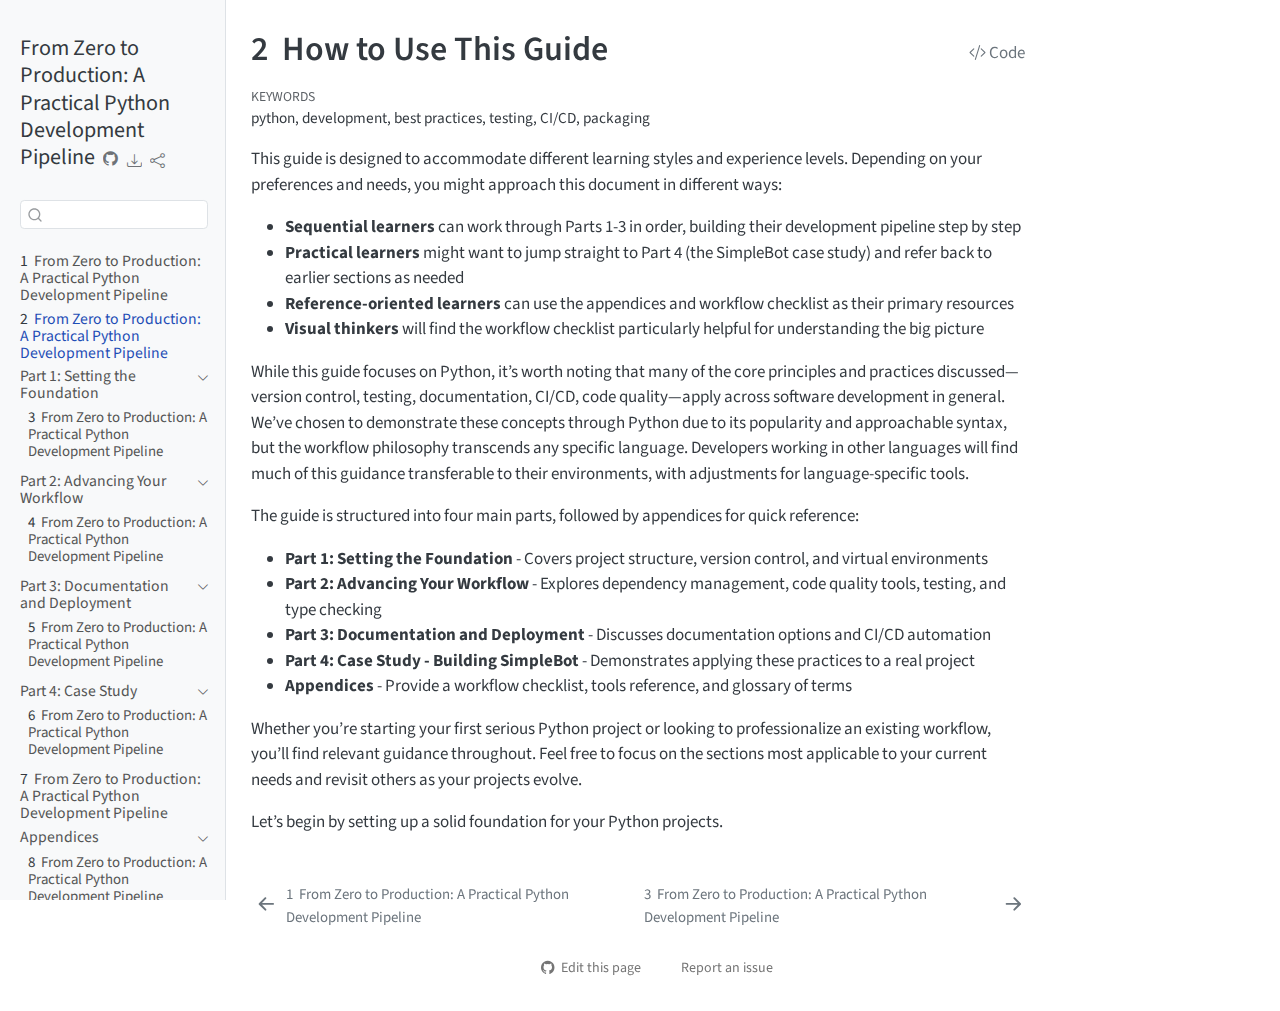
==== preface.html @ 0e943979 "Built site for gh-pages" ====
<!DOCTYPE html>
<html xmlns="http://www.w3.org/1999/xhtml" lang="en" xml:lang="en"><head>

<meta charset="utf-8">
<meta name="generator" content="quarto-1.6.42">

<meta name="viewport" content="width=device-width, initial-scale=1.0, user-scalable=yes">

<meta name="keywords" content="python, development, best practices, testing, CI/CD, packaging">
<meta name="description" content="A comprehensive guide to Python development practices, tools, and workflows">

<title>2&nbsp; How to Use This Guide – From Zero to Production: A Practical Python Development Pipeline</title>
<style>
code{white-space: pre-wrap;}
span.smallcaps{font-variant: small-caps;}
div.columns{display: flex; gap: min(4vw, 1.5em);}
div.column{flex: auto; overflow-x: auto;}
div.hanging-indent{margin-left: 1.5em; text-indent: -1.5em;}
ul.task-list{list-style: none;}
ul.task-list li input[type="checkbox"] {
  width: 0.8em;
  margin: 0 0.8em 0.2em -1em; /* quarto-specific, see https://github.com/quarto-dev/quarto-cli/issues/4556 */ 
  vertical-align: middle;
}
/* CSS for syntax highlighting */
pre > code.sourceCode { white-space: pre; position: relative; }
pre > code.sourceCode > span { line-height: 1.25; }
pre > code.sourceCode > span:empty { height: 1.2em; }
.sourceCode { overflow: visible; }
code.sourceCode > span { color: inherit; text-decoration: inherit; }
div.sourceCode { margin: 1em 0; }
pre.sourceCode { margin: 0; }
@media screen {
div.sourceCode { overflow: auto; }
}
@media print {
pre > code.sourceCode { white-space: pre-wrap; }
pre > code.sourceCode > span { display: inline-block; text-indent: -5em; padding-left: 5em; }
}
pre.numberSource code
  { counter-reset: source-line 0; }
pre.numberSource code > span
  { position: relative; left: -4em; counter-increment: source-line; }
pre.numberSource code > span > a:first-child::before
  { content: counter(source-line);
    position: relative; left: -1em; text-align: right; vertical-align: baseline;
    border: none; display: inline-block;
    -webkit-touch-callout: none; -webkit-user-select: none;
    -khtml-user-select: none; -moz-user-select: none;
    -ms-user-select: none; user-select: none;
    padding: 0 4px; width: 4em;
  }
pre.numberSource { margin-left: 3em;  padding-left: 4px; }
div.sourceCode
  {   }
@media screen {
pre > code.sourceCode > span > a:first-child::before { text-decoration: underline; }
}
</style>


<script src="site_libs/quarto-nav/quarto-nav.js"></script>
<script src="site_libs/quarto-nav/headroom.min.js"></script>
<script src="site_libs/clipboard/clipboard.min.js"></script>
<script src="site_libs/quarto-search/autocomplete.umd.js"></script>
<script src="site_libs/quarto-search/fuse.min.js"></script>
<script src="site_libs/quarto-search/quarto-search.js"></script>
<meta name="quarto:offset" content="./">
<link href="./chapters/01-foundation.html" rel="next">
<link href="./index.html" rel="prev">
<script src="site_libs/quarto-html/quarto.js"></script>
<script src="site_libs/quarto-html/popper.min.js"></script>
<script src="site_libs/quarto-html/tippy.umd.min.js"></script>
<script src="site_libs/quarto-html/anchor.min.js"></script>
<link href="site_libs/quarto-html/tippy.css" rel="stylesheet">
<link href="site_libs/quarto-html/quarto-syntax-highlighting-2f5df379a58b258e96c21c0638c20c03.css" rel="stylesheet" id="quarto-text-highlighting-styles">
<script src="site_libs/bootstrap/bootstrap.min.js"></script>
<link href="site_libs/bootstrap/bootstrap-icons.css" rel="stylesheet">
<link href="site_libs/bootstrap/bootstrap-db5b0bf65a30ebebd809f4ca6d02714e.min.css" rel="stylesheet" append-hash="true" id="quarto-bootstrap" data-mode="light">
<script id="quarto-search-options" type="application/json">{
  "location": "sidebar",
  "copy-button": false,
  "collapse-after": 3,
  "panel-placement": "start",
  "type": "textbox",
  "limit": 50,
  "keyboard-shortcut": [
    "f",
    "/",
    "s"
  ],
  "show-item-context": false,
  "language": {
    "search-no-results-text": "No results",
    "search-matching-documents-text": "matching documents",
    "search-copy-link-title": "Copy link to search",
    "search-hide-matches-text": "Hide additional matches",
    "search-more-match-text": "more match in this document",
    "search-more-matches-text": "more matches in this document",
    "search-clear-button-title": "Clear",
    "search-text-placeholder": "",
    "search-detached-cancel-button-title": "Cancel",
    "search-submit-button-title": "Submit",
    "search-label": "Search"
  }
}</script>


</head>

<body class="nav-sidebar docked">

<div id="quarto-search-results"></div>
  <header id="quarto-header" class="headroom fixed-top">
  <nav class="quarto-secondary-nav">
    <div class="container-fluid d-flex">
      <button type="button" class="quarto-btn-toggle btn" data-bs-toggle="collapse" role="button" data-bs-target=".quarto-sidebar-collapse-item" aria-controls="quarto-sidebar" aria-expanded="false" aria-label="Toggle sidebar navigation" onclick="if (window.quartoToggleHeadroom) { window.quartoToggleHeadroom(); }">
        <i class="bi bi-layout-text-sidebar-reverse"></i>
      </button>
        <nav class="quarto-page-breadcrumbs" aria-label="breadcrumb"><ol class="breadcrumb"><li class="breadcrumb-item"><a href="./preface.html"><span class="chapter-number">2</span>&nbsp; <span class="chapter-title">From Zero to Production: A Practical Python Development Pipeline</span></a></li></ol></nav>
        <a class="flex-grow-1" role="navigation" data-bs-toggle="collapse" data-bs-target=".quarto-sidebar-collapse-item" aria-controls="quarto-sidebar" aria-expanded="false" aria-label="Toggle sidebar navigation" onclick="if (window.quartoToggleHeadroom) { window.quartoToggleHeadroom(); }">      
        </a>
      <button type="button" class="btn quarto-search-button" aria-label="Search" onclick="window.quartoOpenSearch();">
        <i class="bi bi-search"></i>
      </button>
    </div>
  </nav>
</header>
<!-- content -->
<div id="quarto-content" class="quarto-container page-columns page-rows-contents page-layout-article">
<!-- sidebar -->
  <nav id="quarto-sidebar" class="sidebar collapse collapse-horizontal quarto-sidebar-collapse-item sidebar-navigation docked overflow-auto">
    <div class="pt-lg-2 mt-2 text-left sidebar-header">
    <div class="sidebar-title mb-0 py-0">
      <a href="./">From Zero to Production: A Practical Python Development Pipeline</a> 
        <div class="sidebar-tools-main tools-wide">
    <a href="https://github.com/yourusername/python-dev-book" title="Source Code" class="quarto-navigation-tool px-1" aria-label="Source Code"><i class="bi bi-github"></i></a>
    <div class="dropdown">
      <a href="" title="Download" id="quarto-navigation-tool-dropdown-0" class="quarto-navigation-tool dropdown-toggle px-1" data-bs-toggle="dropdown" aria-expanded="false" role="link" aria-label="Download"><i class="bi bi-download"></i></a>
      <ul class="dropdown-menu" aria-labelledby="quarto-navigation-tool-dropdown-0">
          <li>
            <a class="dropdown-item sidebar-tools-main-item" href="./From-Zero-to-Production--A-Practical-Python-Development-Pipeline.pdf">
              <i class="bi bi-file-pdf pe-1"></i>
            Download PDF
            </a>
          </li>
          <li>
            <a class="dropdown-item sidebar-tools-main-item" href="./From-Zero-to-Production--A-Practical-Python-Development-Pipeline.epub">
              <i class="bi bi-journal pe-1"></i>
            Download ePub
            </a>
          </li>
      </ul>
    </div>
    <div class="dropdown">
      <a href="" title="Share" id="quarto-navigation-tool-dropdown-1" class="quarto-navigation-tool dropdown-toggle px-1" data-bs-toggle="dropdown" aria-expanded="false" role="link" aria-label="Share"><i class="bi bi-share"></i></a>
      <ul class="dropdown-menu" aria-labelledby="quarto-navigation-tool-dropdown-1">
          <li>
            <a class="dropdown-item sidebar-tools-main-item" href="https://twitter.com/intent/tweet?url=|url|">
              <i class="bi bi-twitter pe-1"></i>
            Twitter
            </a>
          </li>
          <li>
            <a class="dropdown-item sidebar-tools-main-item" href="https://www.facebook.com/sharer/sharer.php?u=|url|">
              <i class="bi bi-facebook pe-1"></i>
            Facebook
            </a>
          </li>
          <li>
            <a class="dropdown-item sidebar-tools-main-item" href="https://www.linkedin.com/sharing/share-offsite/?url=|url|">
              <i class="bi bi-linkedin pe-1"></i>
            LinkedIn
            </a>
          </li>
      </ul>
    </div>
</div>
    </div>
      </div>
        <div class="mt-2 flex-shrink-0 align-items-center">
        <div class="sidebar-search">
        <div id="quarto-search" class="" title="Search"></div>
        </div>
        </div>
    <div class="sidebar-menu-container"> 
    <ul class="list-unstyled mt-1">
        <li class="sidebar-item">
  <div class="sidebar-item-container"> 
  <a href="./index.html" class="sidebar-item-text sidebar-link">
 <span class="menu-text"><span class="chapter-number">1</span>&nbsp; <span class="chapter-title">From Zero to Production: A Practical Python Development Pipeline</span></span></a>
  </div>
</li>
        <li class="sidebar-item">
  <div class="sidebar-item-container"> 
  <a href="./preface.html" class="sidebar-item-text sidebar-link active">
 <span class="menu-text"><span class="chapter-number">2</span>&nbsp; <span class="chapter-title">From Zero to Production: A Practical Python Development Pipeline</span></span></a>
  </div>
</li>
        <li class="sidebar-item sidebar-item-section">
      <div class="sidebar-item-container"> 
            <a class="sidebar-item-text sidebar-link text-start" data-bs-toggle="collapse" data-bs-target="#quarto-sidebar-section-1" role="navigation" aria-expanded="true">
 <span class="menu-text">Part 1: Setting the Foundation</span></a>
          <a class="sidebar-item-toggle text-start" data-bs-toggle="collapse" data-bs-target="#quarto-sidebar-section-1" role="navigation" aria-expanded="true" aria-label="Toggle section">
            <i class="bi bi-chevron-right ms-2"></i>
          </a> 
      </div>
      <ul id="quarto-sidebar-section-1" class="collapse list-unstyled sidebar-section depth1 show">  
          <li class="sidebar-item">
  <div class="sidebar-item-container"> 
  <a href="./chapters/01-foundation.html" class="sidebar-item-text sidebar-link">
 <span class="menu-text"><span class="chapter-number">3</span>&nbsp; <span class="chapter-title">From Zero to Production: A Practical Python Development Pipeline</span></span></a>
  </div>
</li>
      </ul>
  </li>
        <li class="sidebar-item sidebar-item-section">
      <div class="sidebar-item-container"> 
            <a class="sidebar-item-text sidebar-link text-start" data-bs-toggle="collapse" data-bs-target="#quarto-sidebar-section-2" role="navigation" aria-expanded="true">
 <span class="menu-text">Part 2: Advancing Your Workflow</span></a>
          <a class="sidebar-item-toggle text-start" data-bs-toggle="collapse" data-bs-target="#quarto-sidebar-section-2" role="navigation" aria-expanded="true" aria-label="Toggle section">
            <i class="bi bi-chevron-right ms-2"></i>
          </a> 
      </div>
      <ul id="quarto-sidebar-section-2" class="collapse list-unstyled sidebar-section depth1 show">  
          <li class="sidebar-item">
  <div class="sidebar-item-container"> 
  <a href="./chapters/02-workflow.html" class="sidebar-item-text sidebar-link">
 <span class="menu-text"><span class="chapter-number">4</span>&nbsp; <span class="chapter-title">From Zero to Production: A Practical Python Development Pipeline</span></span></a>
  </div>
</li>
      </ul>
  </li>
        <li class="sidebar-item sidebar-item-section">
      <div class="sidebar-item-container"> 
            <a class="sidebar-item-text sidebar-link text-start" data-bs-toggle="collapse" data-bs-target="#quarto-sidebar-section-3" role="navigation" aria-expanded="true">
 <span class="menu-text">Part 3: Documentation and Deployment</span></a>
          <a class="sidebar-item-toggle text-start" data-bs-toggle="collapse" data-bs-target="#quarto-sidebar-section-3" role="navigation" aria-expanded="true" aria-label="Toggle section">
            <i class="bi bi-chevron-right ms-2"></i>
          </a> 
      </div>
      <ul id="quarto-sidebar-section-3" class="collapse list-unstyled sidebar-section depth1 show">  
          <li class="sidebar-item">
  <div class="sidebar-item-container"> 
  <a href="./chapters/03-documentation.html" class="sidebar-item-text sidebar-link">
 <span class="menu-text"><span class="chapter-number">5</span>&nbsp; <span class="chapter-title">From Zero to Production: A Practical Python Development Pipeline</span></span></a>
  </div>
</li>
      </ul>
  </li>
        <li class="sidebar-item sidebar-item-section">
      <div class="sidebar-item-container"> 
            <a class="sidebar-item-text sidebar-link text-start" data-bs-toggle="collapse" data-bs-target="#quarto-sidebar-section-4" role="navigation" aria-expanded="true">
 <span class="menu-text">Part 4: Case Study</span></a>
          <a class="sidebar-item-toggle text-start" data-bs-toggle="collapse" data-bs-target="#quarto-sidebar-section-4" role="navigation" aria-expanded="true" aria-label="Toggle section">
            <i class="bi bi-chevron-right ms-2"></i>
          </a> 
      </div>
      <ul id="quarto-sidebar-section-4" class="collapse list-unstyled sidebar-section depth1 show">  
          <li class="sidebar-item">
  <div class="sidebar-item-container"> 
  <a href="./chapters/04-case-study.html" class="sidebar-item-text sidebar-link">
 <span class="menu-text"><span class="chapter-number">6</span>&nbsp; <span class="chapter-title">From Zero to Production: A Practical Python Development Pipeline</span></span></a>
  </div>
</li>
      </ul>
  </li>
        <li class="sidebar-item">
  <div class="sidebar-item-container"> 
  <a href="./chapters/05-conclusion.html" class="sidebar-item-text sidebar-link">
 <span class="menu-text"><span class="chapter-number">7</span>&nbsp; <span class="chapter-title">From Zero to Production: A Practical Python Development Pipeline</span></span></a>
  </div>
</li>
        <li class="sidebar-item sidebar-item-section">
      <div class="sidebar-item-container"> 
            <a class="sidebar-item-text sidebar-link text-start" data-bs-toggle="collapse" data-bs-target="#quarto-sidebar-section-5" role="navigation" aria-expanded="true">
 <span class="menu-text">Appendices</span></a>
          <a class="sidebar-item-toggle text-start" data-bs-toggle="collapse" data-bs-target="#quarto-sidebar-section-5" role="navigation" aria-expanded="true" aria-label="Toggle section">
            <i class="bi bi-chevron-right ms-2"></i>
          </a> 
      </div>
      <ul id="quarto-sidebar-section-5" class="collapse list-unstyled sidebar-section depth1 show">  
          <li class="sidebar-item">
  <div class="sidebar-item-container"> 
  <a href="./appendices/a-checklist.html" class="sidebar-item-text sidebar-link">
 <span class="menu-text"><span class="chapter-number">8</span>&nbsp; <span class="chapter-title">From Zero to Production: A Practical Python Development Pipeline</span></span></a>
  </div>
</li>
          <li class="sidebar-item">
  <div class="sidebar-item-container"> 
  <a href="./appendices/b-tools.html" class="sidebar-item-text sidebar-link">
 <span class="menu-text"><span class="chapter-number">9</span>&nbsp; <span class="chapter-title">From Zero to Production: A Practical Python Development Pipeline</span></span></a>
  </div>
</li>
          <li class="sidebar-item">
  <div class="sidebar-item-container"> 
  <a href="./appendices/c-glossary.html" class="sidebar-item-text sidebar-link">
 <span class="menu-text"><span class="chapter-number">10</span>&nbsp; <span class="chapter-title">From Zero to Production: A Practical Python Development Pipeline</span></span></a>
  </div>
</li>
      </ul>
  </li>
    </ul>
    </div>
</nav>
<div id="quarto-sidebar-glass" class="quarto-sidebar-collapse-item" data-bs-toggle="collapse" data-bs-target=".quarto-sidebar-collapse-item"></div>
<!-- margin-sidebar -->
    <div id="quarto-margin-sidebar" class="sidebar margin-sidebar zindex-bottom">
        
    </div>
<!-- main -->
<main class="content" id="quarto-document-content">

<header id="title-block-header" class="quarto-title-block default">
<div class="quarto-title">
<div class="quarto-title-block"><div><h1 class="title"><span class="chapter-number">2</span>&nbsp; <span class="chapter-title">How to Use This Guide</span></h1><button type="button" class="btn code-tools-button" id="quarto-code-tools-source"><i class="bi"></i> Code</button></div></div>
</div>



<div class="quarto-title-meta">

    
  
    
  </div>
  

<div>
  <div class="keywords">
    <div class="block-title">Keywords</div>
    <p>python, development, best practices, testing, CI/CD, packaging</p>
  </div>
</div>

</header>


<p>This guide is designed to accommodate different learning styles and experience levels. Depending on your preferences and needs, you might approach this document in different ways:</p>
<ul>
<li><strong>Sequential learners</strong> can work through Parts 1-3 in order, building their development pipeline step by step</li>
<li><strong>Practical learners</strong> might want to jump straight to Part 4 (the SimpleBot case study) and refer back to earlier sections as needed</li>
<li><strong>Reference-oriented learners</strong> can use the appendices and workflow checklist as their primary resources</li>
<li><strong>Visual thinkers</strong> will find the workflow checklist particularly helpful for understanding the big picture</li>
</ul>
<p>While this guide focuses on Python, it’s worth noting that many of the core principles and practices discussed—version control, testing, documentation, CI/CD, code quality—apply across software development in general. We’ve chosen to demonstrate these concepts through Python due to its popularity and approachable syntax, but the workflow philosophy transcends any specific language. Developers working in other languages will find much of this guidance transferable to their environments, with adjustments for language-specific tools.</p>
<p>The guide is structured into four main parts, followed by appendices for quick reference:</p>
<ul>
<li><strong>Part 1: Setting the Foundation</strong> - Covers project structure, version control, and virtual environments</li>
<li><strong>Part 2: Advancing Your Workflow</strong> - Explores dependency management, code quality tools, testing, and type checking</li>
<li><strong>Part 3: Documentation and Deployment</strong> - Discusses documentation options and CI/CD automation</li>
<li><strong>Part 4: Case Study - Building SimpleBot</strong> - Demonstrates applying these practices to a real project</li>
<li><strong>Appendices</strong> - Provide a workflow checklist, tools reference, and glossary of terms</li>
</ul>
<p>Whether you’re starting your first serious Python project or looking to professionalize an existing workflow, you’ll find relevant guidance throughout. Feel free to focus on the sections most applicable to your current needs and revisit others as your projects evolve.</p>
<p>Let’s begin by setting up a solid foundation for your Python projects.</p>


<!-- -->


</main> <!-- /main -->
<script id="quarto-html-after-body" type="application/javascript">
window.document.addEventListener("DOMContentLoaded", function (event) {
  const toggleBodyColorMode = (bsSheetEl) => {
    const mode = bsSheetEl.getAttribute("data-mode");
    const bodyEl = window.document.querySelector("body");
    if (mode === "dark") {
      bodyEl.classList.add("quarto-dark");
      bodyEl.classList.remove("quarto-light");
    } else {
      bodyEl.classList.add("quarto-light");
      bodyEl.classList.remove("quarto-dark");
    }
  }
  const toggleBodyColorPrimary = () => {
    const bsSheetEl = window.document.querySelector("link#quarto-bootstrap");
    if (bsSheetEl) {
      toggleBodyColorMode(bsSheetEl);
    }
  }
  toggleBodyColorPrimary();  
  const icon = "";
  const anchorJS = new window.AnchorJS();
  anchorJS.options = {
    placement: 'right',
    icon: icon
  };
  anchorJS.add('.anchored');
  const isCodeAnnotation = (el) => {
    for (const clz of el.classList) {
      if (clz.startsWith('code-annotation-')) {                     
        return true;
      }
    }
    return false;
  }
  const onCopySuccess = function(e) {
    // button target
    const button = e.trigger;
    // don't keep focus
    button.blur();
    // flash "checked"
    button.classList.add('code-copy-button-checked');
    var currentTitle = button.getAttribute("title");
    button.setAttribute("title", "Copied!");
    let tooltip;
    if (window.bootstrap) {
      button.setAttribute("data-bs-toggle", "tooltip");
      button.setAttribute("data-bs-placement", "left");
      button.setAttribute("data-bs-title", "Copied!");
      tooltip = new bootstrap.Tooltip(button, 
        { trigger: "manual", 
          customClass: "code-copy-button-tooltip",
          offset: [0, -8]});
      tooltip.show();    
    }
    setTimeout(function() {
      if (tooltip) {
        tooltip.hide();
        button.removeAttribute("data-bs-title");
        button.removeAttribute("data-bs-toggle");
        button.removeAttribute("data-bs-placement");
      }
      button.setAttribute("title", currentTitle);
      button.classList.remove('code-copy-button-checked');
    }, 1000);
    // clear code selection
    e.clearSelection();
  }
  const getTextToCopy = function(trigger) {
      const codeEl = trigger.previousElementSibling.cloneNode(true);
      for (const childEl of codeEl.children) {
        if (isCodeAnnotation(childEl)) {
          childEl.remove();
        }
      }
      return codeEl.innerText;
  }
  const clipboard = new window.ClipboardJS('.code-copy-button:not([data-in-quarto-modal])', {
    text: getTextToCopy
  });
  clipboard.on('success', onCopySuccess);
  if (window.document.getElementById('quarto-embedded-source-code-modal')) {
    const clipboardModal = new window.ClipboardJS('.code-copy-button[data-in-quarto-modal]', {
      text: getTextToCopy,
      container: window.document.getElementById('quarto-embedded-source-code-modal')
    });
    clipboardModal.on('success', onCopySuccess);
  }
  const viewSource = window.document.getElementById('quarto-view-source') ||
                     window.document.getElementById('quarto-code-tools-source');
  if (viewSource) {
    const sourceUrl = viewSource.getAttribute("data-quarto-source-url");
    viewSource.addEventListener("click", function(e) {
      if (sourceUrl) {
        // rstudio viewer pane
        if (/\bcapabilities=\b/.test(window.location)) {
          window.open(sourceUrl);
        } else {
          window.location.href = sourceUrl;
        }
      } else {
        const modal = new bootstrap.Modal(document.getElementById('quarto-embedded-source-code-modal'));
        modal.show();
      }
      return false;
    });
  }
  function toggleCodeHandler(show) {
    return function(e) {
      const detailsSrc = window.document.querySelectorAll(".cell > details > .sourceCode");
      for (let i=0; i<detailsSrc.length; i++) {
        const details = detailsSrc[i].parentElement;
        if (show) {
          details.open = true;
        } else {
          details.removeAttribute("open");
        }
      }
      const cellCodeDivs = window.document.querySelectorAll(".cell > .sourceCode");
      const fromCls = show ? "hidden" : "unhidden";
      const toCls = show ? "unhidden" : "hidden";
      for (let i=0; i<cellCodeDivs.length; i++) {
        const codeDiv = cellCodeDivs[i];
        if (codeDiv.classList.contains(fromCls)) {
          codeDiv.classList.remove(fromCls);
          codeDiv.classList.add(toCls);
        } 
      }
      return false;
    }
  }
  const hideAllCode = window.document.getElementById("quarto-hide-all-code");
  if (hideAllCode) {
    hideAllCode.addEventListener("click", toggleCodeHandler(false));
  }
  const showAllCode = window.document.getElementById("quarto-show-all-code");
  if (showAllCode) {
    showAllCode.addEventListener("click", toggleCodeHandler(true));
  }
    var localhostRegex = new RegExp(/^(?:http|https):\/\/localhost\:?[0-9]*\//);
    var mailtoRegex = new RegExp(/^mailto:/);
      var filterRegex = new RegExp("https:\/\/yourusername\.github\.io\/python-dev-book\/");
    var isInternal = (href) => {
        return filterRegex.test(href) || localhostRegex.test(href) || mailtoRegex.test(href);
    }
    // Inspect non-navigation links and adorn them if external
 	var links = window.document.querySelectorAll('a[href]:not(.nav-link):not(.navbar-brand):not(.toc-action):not(.sidebar-link):not(.sidebar-item-toggle):not(.pagination-link):not(.no-external):not([aria-hidden]):not(.dropdown-item):not(.quarto-navigation-tool):not(.about-link)');
    for (var i=0; i<links.length; i++) {
      const link = links[i];
      if (!isInternal(link.href)) {
        // undo the damage that might have been done by quarto-nav.js in the case of
        // links that we want to consider external
        if (link.dataset.originalHref !== undefined) {
          link.href = link.dataset.originalHref;
        }
      }
    }
  function tippyHover(el, contentFn, onTriggerFn, onUntriggerFn) {
    const config = {
      allowHTML: true,
      maxWidth: 500,
      delay: 100,
      arrow: false,
      appendTo: function(el) {
          return el.parentElement;
      },
      interactive: true,
      interactiveBorder: 10,
      theme: 'quarto',
      placement: 'bottom-start',
    };
    if (contentFn) {
      config.content = contentFn;
    }
    if (onTriggerFn) {
      config.onTrigger = onTriggerFn;
    }
    if (onUntriggerFn) {
      config.onUntrigger = onUntriggerFn;
    }
    window.tippy(el, config); 
  }
  const noterefs = window.document.querySelectorAll('a[role="doc-noteref"]');
  for (var i=0; i<noterefs.length; i++) {
    const ref = noterefs[i];
    tippyHover(ref, function() {
      // use id or data attribute instead here
      let href = ref.getAttribute('data-footnote-href') || ref.getAttribute('href');
      try { href = new URL(href).hash; } catch {}
      const id = href.replace(/^#\/?/, "");
      const note = window.document.getElementById(id);
      if (note) {
        return note.innerHTML;
      } else {
        return "";
      }
    });
  }
  const xrefs = window.document.querySelectorAll('a.quarto-xref');
  const processXRef = (id, note) => {
    // Strip column container classes
    const stripColumnClz = (el) => {
      el.classList.remove("page-full", "page-columns");
      if (el.children) {
        for (const child of el.children) {
          stripColumnClz(child);
        }
      }
    }
    stripColumnClz(note)
    if (id === null || id.startsWith('sec-')) {
      // Special case sections, only their first couple elements
      const container = document.createElement("div");
      if (note.children && note.children.length > 2) {
        container.appendChild(note.children[0].cloneNode(true));
        for (let i = 1; i < note.children.length; i++) {
          const child = note.children[i];
          if (child.tagName === "P" && child.innerText === "") {
            continue;
          } else {
            container.appendChild(child.cloneNode(true));
            break;
          }
        }
        if (window.Quarto?.typesetMath) {
          window.Quarto.typesetMath(container);
        }
        return container.innerHTML
      } else {
        if (window.Quarto?.typesetMath) {
          window.Quarto.typesetMath(note);
        }
        return note.innerHTML;
      }
    } else {
      // Remove any anchor links if they are present
      const anchorLink = note.querySelector('a.anchorjs-link');
      if (anchorLink) {
        anchorLink.remove();
      }
      if (window.Quarto?.typesetMath) {
        window.Quarto.typesetMath(note);
      }
      if (note.classList.contains("callout")) {
        return note.outerHTML;
      } else {
        return note.innerHTML;
      }
    }
  }
  for (var i=0; i<xrefs.length; i++) {
    const xref = xrefs[i];
    tippyHover(xref, undefined, function(instance) {
      instance.disable();
      let url = xref.getAttribute('href');
      let hash = undefined; 
      if (url.startsWith('#')) {
        hash = url;
      } else {
        try { hash = new URL(url).hash; } catch {}
      }
      if (hash) {
        const id = hash.replace(/^#\/?/, "");
        const note = window.document.getElementById(id);
        if (note !== null) {
          try {
            const html = processXRef(id, note.cloneNode(true));
            instance.setContent(html);
          } finally {
            instance.enable();
            instance.show();
          }
        } else {
          // See if we can fetch this
          fetch(url.split('#')[0])
          .then(res => res.text())
          .then(html => {
            const parser = new DOMParser();
            const htmlDoc = parser.parseFromString(html, "text/html");
            const note = htmlDoc.getElementById(id);
            if (note !== null) {
              const html = processXRef(id, note);
              instance.setContent(html);
            } 
          }).finally(() => {
            instance.enable();
            instance.show();
          });
        }
      } else {
        // See if we can fetch a full url (with no hash to target)
        // This is a special case and we should probably do some content thinning / targeting
        fetch(url)
        .then(res => res.text())
        .then(html => {
          const parser = new DOMParser();
          const htmlDoc = parser.parseFromString(html, "text/html");
          const note = htmlDoc.querySelector('main.content');
          if (note !== null) {
            // This should only happen for chapter cross references
            // (since there is no id in the URL)
            // remove the first header
            if (note.children.length > 0 && note.children[0].tagName === "HEADER") {
              note.children[0].remove();
            }
            const html = processXRef(null, note);
            instance.setContent(html);
          } 
        }).finally(() => {
          instance.enable();
          instance.show();
        });
      }
    }, function(instance) {
    });
  }
      let selectedAnnoteEl;
      const selectorForAnnotation = ( cell, annotation) => {
        let cellAttr = 'data-code-cell="' + cell + '"';
        let lineAttr = 'data-code-annotation="' +  annotation + '"';
        const selector = 'span[' + cellAttr + '][' + lineAttr + ']';
        return selector;
      }
      const selectCodeLines = (annoteEl) => {
        const doc = window.document;
        const targetCell = annoteEl.getAttribute("data-target-cell");
        const targetAnnotation = annoteEl.getAttribute("data-target-annotation");
        const annoteSpan = window.document.querySelector(selectorForAnnotation(targetCell, targetAnnotation));
        const lines = annoteSpan.getAttribute("data-code-lines").split(",");
        const lineIds = lines.map((line) => {
          return targetCell + "-" + line;
        })
        let top = null;
        let height = null;
        let parent = null;
        if (lineIds.length > 0) {
            //compute the position of the single el (top and bottom and make a div)
            const el = window.document.getElementById(lineIds[0]);
            top = el.offsetTop;
            height = el.offsetHeight;
            parent = el.parentElement.parentElement;
          if (lineIds.length > 1) {
            const lastEl = window.document.getElementById(lineIds[lineIds.length - 1]);
            const bottom = lastEl.offsetTop + lastEl.offsetHeight;
            height = bottom - top;
          }
          if (top !== null && height !== null && parent !== null) {
            // cook up a div (if necessary) and position it 
            let div = window.document.getElementById("code-annotation-line-highlight");
            if (div === null) {
              div = window.document.createElement("div");
              div.setAttribute("id", "code-annotation-line-highlight");
              div.style.position = 'absolute';
              parent.appendChild(div);
            }
            div.style.top = top - 2 + "px";
            div.style.height = height + 4 + "px";
            div.style.left = 0;
            let gutterDiv = window.document.getElementById("code-annotation-line-highlight-gutter");
            if (gutterDiv === null) {
              gutterDiv = window.document.createElement("div");
              gutterDiv.setAttribute("id", "code-annotation-line-highlight-gutter");
              gutterDiv.style.position = 'absolute';
              const codeCell = window.document.getElementById(targetCell);
              const gutter = codeCell.querySelector('.code-annotation-gutter');
              gutter.appendChild(gutterDiv);
            }
            gutterDiv.style.top = top - 2 + "px";
            gutterDiv.style.height = height + 4 + "px";
          }
          selectedAnnoteEl = annoteEl;
        }
      };
      const unselectCodeLines = () => {
        const elementsIds = ["code-annotation-line-highlight", "code-annotation-line-highlight-gutter"];
        elementsIds.forEach((elId) => {
          const div = window.document.getElementById(elId);
          if (div) {
            div.remove();
          }
        });
        selectedAnnoteEl = undefined;
      };
        // Handle positioning of the toggle
    window.addEventListener(
      "resize",
      throttle(() => {
        elRect = undefined;
        if (selectedAnnoteEl) {
          selectCodeLines(selectedAnnoteEl);
        }
      }, 10)
    );
    function throttle(fn, ms) {
    let throttle = false;
    let timer;
      return (...args) => {
        if(!throttle) { // first call gets through
            fn.apply(this, args);
            throttle = true;
        } else { // all the others get throttled
            if(timer) clearTimeout(timer); // cancel #2
            timer = setTimeout(() => {
              fn.apply(this, args);
              timer = throttle = false;
            }, ms);
        }
      };
    }
      // Attach click handler to the DT
      const annoteDls = window.document.querySelectorAll('dt[data-target-cell]');
      for (const annoteDlNode of annoteDls) {
        annoteDlNode.addEventListener('click', (event) => {
          const clickedEl = event.target;
          if (clickedEl !== selectedAnnoteEl) {
            unselectCodeLines();
            const activeEl = window.document.querySelector('dt[data-target-cell].code-annotation-active');
            if (activeEl) {
              activeEl.classList.remove('code-annotation-active');
            }
            selectCodeLines(clickedEl);
            clickedEl.classList.add('code-annotation-active');
          } else {
            // Unselect the line
            unselectCodeLines();
            clickedEl.classList.remove('code-annotation-active');
          }
        });
      }
  const findCites = (el) => {
    const parentEl = el.parentElement;
    if (parentEl) {
      const cites = parentEl.dataset.cites;
      if (cites) {
        return {
          el,
          cites: cites.split(' ')
        };
      } else {
        return findCites(el.parentElement)
      }
    } else {
      return undefined;
    }
  };
  var bibliorefs = window.document.querySelectorAll('a[role="doc-biblioref"]');
  for (var i=0; i<bibliorefs.length; i++) {
    const ref = bibliorefs[i];
    const citeInfo = findCites(ref);
    if (citeInfo) {
      tippyHover(citeInfo.el, function() {
        var popup = window.document.createElement('div');
        citeInfo.cites.forEach(function(cite) {
          var citeDiv = window.document.createElement('div');
          citeDiv.classList.add('hanging-indent');
          citeDiv.classList.add('csl-entry');
          var biblioDiv = window.document.getElementById('ref-' + cite);
          if (biblioDiv) {
            citeDiv.innerHTML = biblioDiv.innerHTML;
          }
          popup.appendChild(citeDiv);
        });
        return popup.innerHTML;
      });
    }
  }
});
</script>
<nav class="page-navigation">
  <div class="nav-page nav-page-previous">
      <a href="./index.html" class="pagination-link" aria-label="From Zero to Production: A Practical Python Development Pipeline">
        <i class="bi bi-arrow-left-short"></i> <span class="nav-page-text"><span class="chapter-number">1</span>&nbsp; <span class="chapter-title">From Zero to Production: A Practical Python Development Pipeline</span></span>
      </a>          
  </div>
  <div class="nav-page nav-page-next">
      <a href="./chapters/01-foundation.html" class="pagination-link" aria-label="From Zero to Production: A Practical Python Development Pipeline">
        <span class="nav-page-text"><span class="chapter-number">3</span>&nbsp; <span class="chapter-title">From Zero to Production: A Practical Python Development Pipeline</span></span> <i class="bi bi-arrow-right-short"></i>
      </a>
  </div>
</nav><div class="modal fade" id="quarto-embedded-source-code-modal" tabindex="-1" aria-labelledby="quarto-embedded-source-code-modal-label" aria-hidden="true"><div class="modal-dialog modal-dialog-scrollable"><div class="modal-content"><div class="modal-header"><h5 class="modal-title" id="quarto-embedded-source-code-modal-label">Source Code</h5><button class="btn-close" data-bs-dismiss="modal"></button></div><div class="modal-body"><div class="">
<div class="sourceCode" id="cb1" data-shortcodes="false"><pre class="sourceCode markdown code-with-copy"><code class="sourceCode markdown"><span id="cb1-1"><a href="#cb1-1" aria-hidden="true" tabindex="-1"></a><span class="fu"># How to Use This Guide</span></span>
<span id="cb1-2"><a href="#cb1-2" aria-hidden="true" tabindex="-1"></a></span>
<span id="cb1-3"><a href="#cb1-3" aria-hidden="true" tabindex="-1"></a>This guide is designed to accommodate different learning styles and experience levels. Depending on your preferences and needs, you might approach this document in different ways:</span>
<span id="cb1-4"><a href="#cb1-4" aria-hidden="true" tabindex="-1"></a></span>
<span id="cb1-5"><a href="#cb1-5" aria-hidden="true" tabindex="-1"></a><span class="ss">- </span>**Sequential learners** can work through Parts 1-3 in order, building their development pipeline step by step</span>
<span id="cb1-6"><a href="#cb1-6" aria-hidden="true" tabindex="-1"></a><span class="ss">- </span>**Practical learners** might want to jump straight to Part 4 (the SimpleBot case study) and refer back to earlier sections as needed</span>
<span id="cb1-7"><a href="#cb1-7" aria-hidden="true" tabindex="-1"></a><span class="ss">- </span>**Reference-oriented learners** can use the appendices and workflow checklist as their primary resources</span>
<span id="cb1-8"><a href="#cb1-8" aria-hidden="true" tabindex="-1"></a><span class="ss">- </span>**Visual thinkers** will find the workflow checklist particularly helpful for understanding the big picture</span>
<span id="cb1-9"><a href="#cb1-9" aria-hidden="true" tabindex="-1"></a></span>
<span id="cb1-10"><a href="#cb1-10" aria-hidden="true" tabindex="-1"></a>While this guide focuses on Python, it's worth noting that many of the core principles and practices discussed—version control, testing, documentation, CI/CD, code quality—apply across software development in general. We've chosen to demonstrate these concepts through Python due to its popularity and approachable syntax, but the workflow philosophy transcends any specific language. Developers working in other languages will find much of this guidance transferable to their environments, with adjustments for language-specific tools.</span>
<span id="cb1-11"><a href="#cb1-11" aria-hidden="true" tabindex="-1"></a></span>
<span id="cb1-12"><a href="#cb1-12" aria-hidden="true" tabindex="-1"></a>The guide is structured into four main parts, followed by appendices for quick reference:</span>
<span id="cb1-13"><a href="#cb1-13" aria-hidden="true" tabindex="-1"></a></span>
<span id="cb1-14"><a href="#cb1-14" aria-hidden="true" tabindex="-1"></a><span class="ss">- </span>**Part 1: Setting the Foundation** - Covers project structure, version control, and virtual environments</span>
<span id="cb1-15"><a href="#cb1-15" aria-hidden="true" tabindex="-1"></a><span class="ss">- </span>**Part 2: Advancing Your Workflow** - Explores dependency management, code quality tools, testing, and type checking</span>
<span id="cb1-16"><a href="#cb1-16" aria-hidden="true" tabindex="-1"></a><span class="ss">- </span>**Part 3: Documentation and Deployment** - Discusses documentation options and CI/CD automation</span>
<span id="cb1-17"><a href="#cb1-17" aria-hidden="true" tabindex="-1"></a><span class="ss">- </span>**Part 4: Case Study - Building SimpleBot** - Demonstrates applying these practices to a real project</span>
<span id="cb1-18"><a href="#cb1-18" aria-hidden="true" tabindex="-1"></a><span class="ss">- </span>**Appendices** - Provide a workflow checklist, tools reference, and glossary of terms</span>
<span id="cb1-19"><a href="#cb1-19" aria-hidden="true" tabindex="-1"></a></span>
<span id="cb1-20"><a href="#cb1-20" aria-hidden="true" tabindex="-1"></a>Whether you're starting your first serious Python project or looking to professionalize an existing workflow, you'll find relevant guidance throughout. Feel free to focus on the sections most applicable to your current needs and revisit others as your projects evolve.</span>
<span id="cb1-21"><a href="#cb1-21" aria-hidden="true" tabindex="-1"></a></span>
<span id="cb1-22"><a href="#cb1-22" aria-hidden="true" tabindex="-1"></a>Let's begin by setting up a solid foundation for your Python projects.</span></code><button title="Copy to Clipboard" class="code-copy-button" data-in-quarto-modal=""><i class="bi"></i></button></pre></div>
</div></div></div></div></div>
</div> <!-- /content -->




<footer class="footer"><div class="nav-footer"><div class="nav-footer-center"><div class="toc-actions"><ul><li><a href="https://github.com/yourusername/python-dev-book/edit/main/preface.qmd" class="toc-action"><i class="bi bi-github"></i>Edit this page</a></li><li><a href="https://github.com/yourusername/python-dev-book/issues/new" class="toc-action"><i class="bi empty"></i>Report an issue</a></li></ul></div></div></div></footer></body></html>
---- site_libs/quarto-html/tippy.css ----
.tippy-box[data-animation=fade][data-state=hidden]{opacity:0}[data-tippy-root]{max-width:calc(100vw - 10px)}.tippy-box{position:relative;background-color:#333;color:#fff;border-radius:4px;font-size:14px;line-height:1.4;white-space:normal;outline:0;transition-property:transform,visibility,opacity}.tippy-box[data-placement^=top]>.tippy-arrow{bottom:0}.tippy-box[data-placement^=top]>.tippy-arrow:before{bottom:-7px;left:0;border-width:8px 8px 0;border-top-color:initial;transform-origin:center top}.tippy-box[data-placement^=bottom]>.tippy-arrow{top:0}.tippy-box[data-placement^=bottom]>.tippy-arrow:before{top:-7px;left:0;border-width:0 8px 8px;border-bottom-color:initial;transform-origin:center bottom}.tippy-box[data-placement^=left]>.tippy-arrow{right:0}.tippy-box[data-placement^=left]>.tippy-arrow:before{border-width:8px 0 8px 8px;border-left-color:initial;right:-7px;transform-origin:center left}.tippy-box[data-placement^=right]>.tippy-arrow{left:0}.tippy-box[data-placement^=right]>.tippy-arrow:before{left:-7px;border-width:8px 8px 8px 0;border-right-color:initial;transform-origin:center right}.tippy-box[data-inertia][data-state=visible]{transition-timing-function:cubic-bezier(.54,1.5,.38,1.11)}.tippy-arrow{width:16px;height:16px;color:#333}.tippy-arrow:before{content:"";position:absolute;border-color:transparent;border-style:solid}.tippy-content{position:relative;padding:5px 9px;z-index:1}
---- site_libs/quarto-html/quarto-syntax-highlighting-2f5df379a58b258e96c21c0638c20c03.css ----
/* quarto syntax highlight colors */
:root {
  --quarto-hl-ot-color: #003B4F;
  --quarto-hl-at-color: #657422;
  --quarto-hl-ss-color: #20794D;
  --quarto-hl-an-color: #5E5E5E;
  --quarto-hl-fu-color: #4758AB;
  --quarto-hl-st-color: #20794D;
  --quarto-hl-cf-color: #003B4F;
  --quarto-hl-op-color: #5E5E5E;
  --quarto-hl-er-color: #AD0000;
  --quarto-hl-bn-color: #AD0000;
  --quarto-hl-al-color: #AD0000;
  --quarto-hl-va-color: #111111;
  --quarto-hl-bu-color: inherit;
  --quarto-hl-ex-color: inherit;
  --quarto-hl-pp-color: #AD0000;
  --quarto-hl-in-color: #5E5E5E;
  --quarto-hl-vs-color: #20794D;
  --quarto-hl-wa-color: #5E5E5E;
  --quarto-hl-do-color: #5E5E5E;
  --quarto-hl-im-color: #00769E;
  --quarto-hl-ch-color: #20794D;
  --quarto-hl-dt-color: #AD0000;
  --quarto-hl-fl-color: #AD0000;
  --quarto-hl-co-color: #5E5E5E;
  --quarto-hl-cv-color: #5E5E5E;
  --quarto-hl-cn-color: #8f5902;
  --quarto-hl-sc-color: #5E5E5E;
  --quarto-hl-dv-color: #AD0000;
  --quarto-hl-kw-color: #003B4F;
}

/* other quarto variables */
:root {
  --quarto-font-monospace: SFMono-Regular, Menlo, Monaco, Consolas, "Liberation Mono", "Courier New", monospace;
}

pre > code.sourceCode > span {
  color: #003B4F;
}

code span {
  color: #003B4F;
}

code.sourceCode > span {
  color: #003B4F;
}

div.sourceCode,
div.sourceCode pre.sourceCode {
  color: #003B4F;
}

code span.ot {
  color: #003B4F;
  font-style: inherit;
}

code span.at {
  color: #657422;
  font-style: inherit;
}

code span.ss {
  color: #20794D;
  font-style: inherit;
}

code span.an {
  color: #5E5E5E;
  font-style: inherit;
}

code span.fu {
  color: #4758AB;
  font-style: inherit;
}

code span.st {
  color: #20794D;
  font-style: inherit;
}

code span.cf {
  color: #003B4F;
  font-weight: bold;
  font-style: inherit;
}

code span.op {
  color: #5E5E5E;
  font-style: inherit;
}

code span.er {
  color: #AD0000;
  font-style: inherit;
}

code span.bn {
  color: #AD0000;
  font-style: inherit;
}

code span.al {
  color: #AD0000;
  font-style: inherit;
}

code span.va {
  color: #111111;
  font-style: inherit;
}

code span.bu {
  font-style: inherit;
}

code span.ex {
  font-style: inherit;
}

code span.pp {
  color: #AD0000;
  font-style: inherit;
}

code span.in {
  color: #5E5E5E;
  font-style: inherit;
}

code span.vs {
  color: #20794D;
  font-style: inherit;
}

code span.wa {
  color: #5E5E5E;
  font-style: italic;
}

code span.do {
  color: #5E5E5E;
  font-style: italic;
}

code span.im {
  color: #00769E;
  font-style: inherit;
}

code span.ch {
  color: #20794D;
  font-style: inherit;
}

code span.dt {
  color: #AD0000;
  font-style: inherit;
}

code span.fl {
  color: #AD0000;
  font-style: inherit;
}

code span.co {
  color: #5E5E5E;
  font-style: inherit;
}

code span.cv {
  color: #5E5E5E;
  font-style: italic;
}

code span.cn {
  color: #8f5902;
  font-style: inherit;
}

code span.sc {
  color: #5E5E5E;
  font-style: inherit;
}

code span.dv {
  color: #AD0000;
  font-style: inherit;
}

code span.kw {
  color: #003B4F;
  font-weight: bold;
  font-style: inherit;
}

.prevent-inlining {
  content: "</";
}

/*# sourceMappingURL=35eb38a806ee71ea6d2563be2308c832.css.map */
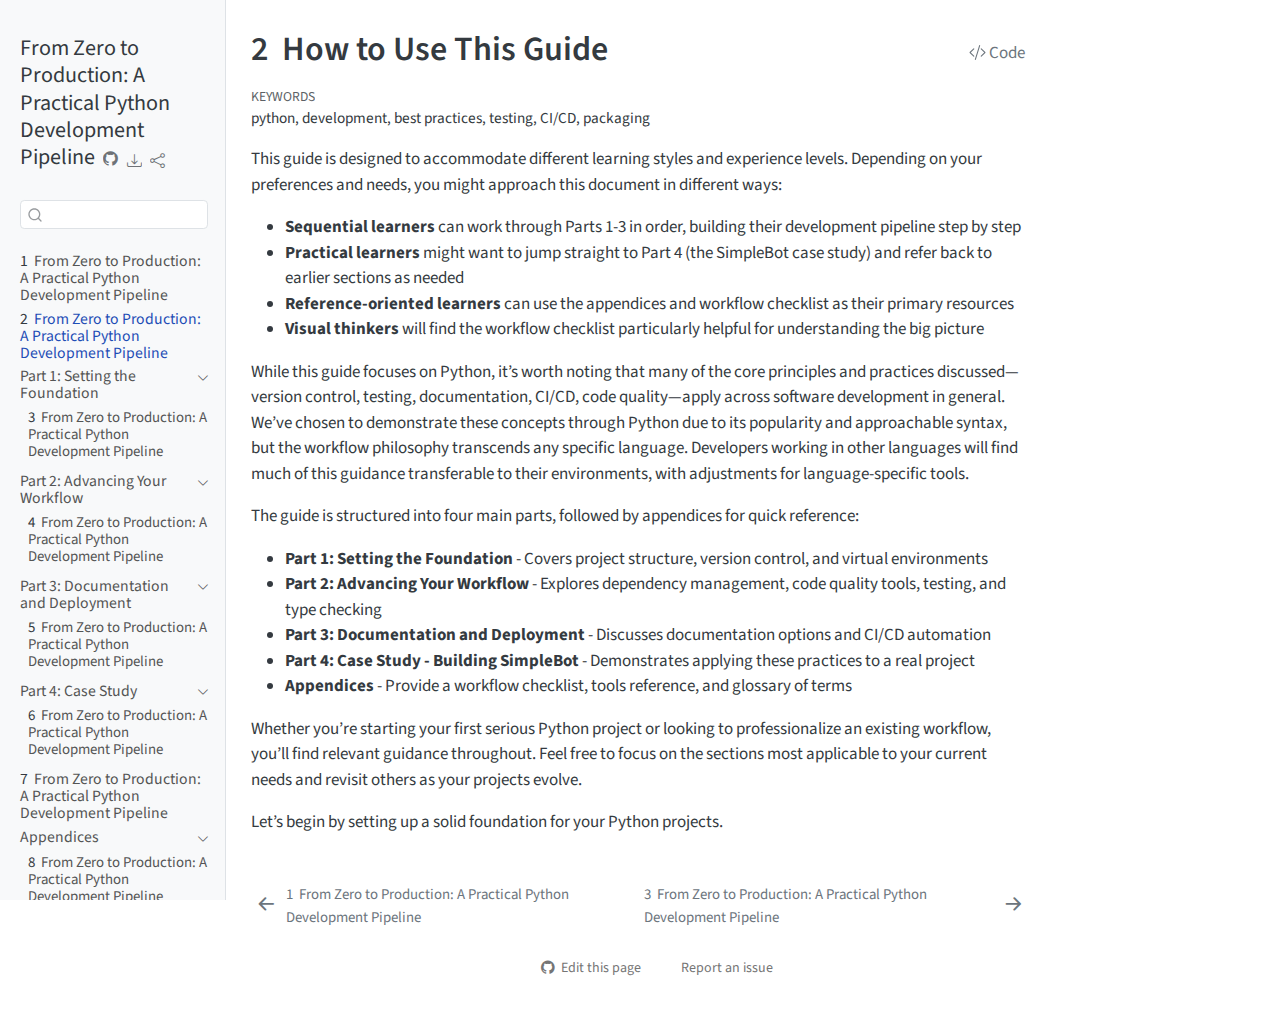
==== commit 05d83011: "Built site for gh-pages" ====
--- a/preface.html
+++ b/preface.html
@@ -2,14 +2,14 @@
 <html xmlns="http://www.w3.org/1999/xhtml" lang="en" xml:lang="en"><head>
 
 <meta charset="utf-8">
-<meta name="generator" content="quarto-1.6.42">
+<meta name="generator" content="quarto-1.4.551">
 
 <meta name="viewport" content="width=device-width, initial-scale=1.0, user-scalable=yes">
 
 <meta name="keywords" content="python, development, best practices, testing, CI/CD, packaging">
 <meta name="description" content="A comprehensive guide to Python development practices, tools, and workflows">
 
-<title>2&nbsp; How to Use This Guide – From Zero to Production: A Practical Python Development Pipeline</title>
+<title>From Zero to Production: A Practical Python Development Pipeline - 2&nbsp; How to Use This Guide</title>
 <style>
 code{white-space: pre-wrap;}
 span.smallcaps{font-variant: small-caps;}
@@ -35,7 +35,7 @@
 }
 @media print {
 pre > code.sourceCode { white-space: pre-wrap; }
-pre > code.sourceCode > span { display: inline-block; text-indent: -5em; padding-left: 5em; }
+pre > code.sourceCode > span { text-indent: -5em; padding-left: 5em; }
 }
 pre.numberSource code
   { counter-reset: source-line 0; }
@@ -73,10 +73,10 @@
 <script src="site_libs/quarto-html/tippy.umd.min.js"></script>
 <script src="site_libs/quarto-html/anchor.min.js"></script>
 <link href="site_libs/quarto-html/tippy.css" rel="stylesheet">
-<link href="site_libs/quarto-html/quarto-syntax-highlighting-2f5df379a58b258e96c21c0638c20c03.css" rel="stylesheet" id="quarto-text-highlighting-styles">
+<link href="site_libs/quarto-html/quarto-syntax-highlighting.css" rel="stylesheet" id="quarto-text-highlighting-styles">
 <script src="site_libs/bootstrap/bootstrap.min.js"></script>
 <link href="site_libs/bootstrap/bootstrap-icons.css" rel="stylesheet">
-<link href="site_libs/bootstrap/bootstrap-db5b0bf65a30ebebd809f4ca6d02714e.min.css" rel="stylesheet" append-hash="true" id="quarto-bootstrap" data-mode="light">
+<link href="site_libs/bootstrap/bootstrap.min.css" rel="stylesheet" id="quarto-bootstrap" data-mode="light">
 <script id="quarto-search-options" type="application/json">{
   "location": "sidebar",
   "copy-button": false,
@@ -114,13 +114,13 @@
   <header id="quarto-header" class="headroom fixed-top">
   <nav class="quarto-secondary-nav">
     <div class="container-fluid d-flex">
-      <button type="button" class="quarto-btn-toggle btn" data-bs-toggle="collapse" role="button" data-bs-target=".quarto-sidebar-collapse-item" aria-controls="quarto-sidebar" aria-expanded="false" aria-label="Toggle sidebar navigation" onclick="if (window.quartoToggleHeadroom) { window.quartoToggleHeadroom(); }">
+      <button type="button" class="quarto-btn-toggle btn" data-bs-toggle="collapse" data-bs-target=".quarto-sidebar-collapse-item" aria-controls="quarto-sidebar" aria-expanded="false" aria-label="Toggle sidebar navigation" onclick="if (window.quartoToggleHeadroom) { window.quartoToggleHeadroom(); }">
         <i class="bi bi-layout-text-sidebar-reverse"></i>
       </button>
         <nav class="quarto-page-breadcrumbs" aria-label="breadcrumb"><ol class="breadcrumb"><li class="breadcrumb-item"><a href="./preface.html"><span class="chapter-number">2</span>&nbsp; <span class="chapter-title">From Zero to Production: A Practical Python Development Pipeline</span></a></li></ol></nav>
-        <a class="flex-grow-1" role="navigation" data-bs-toggle="collapse" data-bs-target=".quarto-sidebar-collapse-item" aria-controls="quarto-sidebar" aria-expanded="false" aria-label="Toggle sidebar navigation" onclick="if (window.quartoToggleHeadroom) { window.quartoToggleHeadroom(); }">      
+        <a class="flex-grow-1" role="button" data-bs-toggle="collapse" data-bs-target=".quarto-sidebar-collapse-item" aria-controls="quarto-sidebar" aria-expanded="false" aria-label="Toggle sidebar navigation" onclick="if (window.quartoToggleHeadroom) { window.quartoToggleHeadroom(); }">      
         </a>
-      <button type="button" class="btn quarto-search-button" aria-label="Search" onclick="window.quartoOpenSearch();">
+      <button type="button" class="btn quarto-search-button" aria-label="" onclick="window.quartoOpenSearch();">
         <i class="bi bi-search"></i>
       </button>
     </div>
@@ -136,40 +136,40 @@
         <div class="sidebar-tools-main tools-wide">
     <a href="https://github.com/yourusername/python-dev-book" title="Source Code" class="quarto-navigation-tool px-1" aria-label="Source Code"><i class="bi bi-github"></i></a>
     <div class="dropdown">
-      <a href="" title="Download" id="quarto-navigation-tool-dropdown-0" class="quarto-navigation-tool dropdown-toggle px-1" data-bs-toggle="dropdown" aria-expanded="false" role="link" aria-label="Download"><i class="bi bi-download"></i></a>
+      <a href="" title="Download" id="quarto-navigation-tool-dropdown-0" class="quarto-navigation-tool dropdown-toggle px-1" data-bs-toggle="dropdown" aria-expanded="false" aria-label="Download"><i class="bi bi-download"></i></a>
       <ul class="dropdown-menu" aria-labelledby="quarto-navigation-tool-dropdown-0">
           <li>
             <a class="dropdown-item sidebar-tools-main-item" href="./From-Zero-to-Production--A-Practical-Python-Development-Pipeline.pdf">
-              <i class="bi bi-file-pdf pe-1"></i>
+              <i class="bi bi-bi-file-pdf pe-1"></i>
             Download PDF
             </a>
           </li>
           <li>
             <a class="dropdown-item sidebar-tools-main-item" href="./From-Zero-to-Production--A-Practical-Python-Development-Pipeline.epub">
-              <i class="bi bi-journal pe-1"></i>
+              <i class="bi bi-bi-journal pe-1"></i>
             Download ePub
             </a>
           </li>
       </ul>
     </div>
     <div class="dropdown">
-      <a href="" title="Share" id="quarto-navigation-tool-dropdown-1" class="quarto-navigation-tool dropdown-toggle px-1" data-bs-toggle="dropdown" aria-expanded="false" role="link" aria-label="Share"><i class="bi bi-share"></i></a>
+      <a href="" title="Share" id="quarto-navigation-tool-dropdown-1" class="quarto-navigation-tool dropdown-toggle px-1" data-bs-toggle="dropdown" aria-expanded="false" aria-label="Share"><i class="bi bi-share"></i></a>
       <ul class="dropdown-menu" aria-labelledby="quarto-navigation-tool-dropdown-1">
           <li>
             <a class="dropdown-item sidebar-tools-main-item" href="https://twitter.com/intent/tweet?url=|url|">
-              <i class="bi bi-twitter pe-1"></i>
+              <i class="bi bi-bi-twitter pe-1"></i>
             Twitter
             </a>
           </li>
           <li>
             <a class="dropdown-item sidebar-tools-main-item" href="https://www.facebook.com/sharer/sharer.php?u=|url|">
-              <i class="bi bi-facebook pe-1"></i>
+              <i class="bi bi-bi-facebook pe-1"></i>
             Facebook
             </a>
           </li>
           <li>
             <a class="dropdown-item sidebar-tools-main-item" href="https://www.linkedin.com/sharing/share-offsite/?url=|url|">
-              <i class="bi bi-linkedin pe-1"></i>
+              <i class="bi bi-bi-linkedin pe-1"></i>
             LinkedIn
             </a>
           </li>
@@ -199,9 +199,9 @@
 </li>
         <li class="sidebar-item sidebar-item-section">
       <div class="sidebar-item-container"> 
-            <a class="sidebar-item-text sidebar-link text-start" data-bs-toggle="collapse" data-bs-target="#quarto-sidebar-section-1" role="navigation" aria-expanded="true">
+            <a class="sidebar-item-text sidebar-link text-start" data-bs-toggle="collapse" data-bs-target="#quarto-sidebar-section-1" aria-expanded="true">
  <span class="menu-text">Part 1: Setting the Foundation</span></a>
-          <a class="sidebar-item-toggle text-start" data-bs-toggle="collapse" data-bs-target="#quarto-sidebar-section-1" role="navigation" aria-expanded="true" aria-label="Toggle section">
+          <a class="sidebar-item-toggle text-start" data-bs-toggle="collapse" data-bs-target="#quarto-sidebar-section-1" aria-expanded="true" aria-label="Toggle section">
             <i class="bi bi-chevron-right ms-2"></i>
           </a> 
       </div>
@@ -216,9 +216,9 @@
   </li>
         <li class="sidebar-item sidebar-item-section">
       <div class="sidebar-item-container"> 
-            <a class="sidebar-item-text sidebar-link text-start" data-bs-toggle="collapse" data-bs-target="#quarto-sidebar-section-2" role="navigation" aria-expanded="true">
+            <a class="sidebar-item-text sidebar-link text-start" data-bs-toggle="collapse" data-bs-target="#quarto-sidebar-section-2" aria-expanded="true">
  <span class="menu-text">Part 2: Advancing Your Workflow</span></a>
-          <a class="sidebar-item-toggle text-start" data-bs-toggle="collapse" data-bs-target="#quarto-sidebar-section-2" role="navigation" aria-expanded="true" aria-label="Toggle section">
+          <a class="sidebar-item-toggle text-start" data-bs-toggle="collapse" data-bs-target="#quarto-sidebar-section-2" aria-expanded="true" aria-label="Toggle section">
             <i class="bi bi-chevron-right ms-2"></i>
           </a> 
       </div>
@@ -233,9 +233,9 @@
   </li>
         <li class="sidebar-item sidebar-item-section">
       <div class="sidebar-item-container"> 
-            <a class="sidebar-item-text sidebar-link text-start" data-bs-toggle="collapse" data-bs-target="#quarto-sidebar-section-3" role="navigation" aria-expanded="true">
+            <a class="sidebar-item-text sidebar-link text-start" data-bs-toggle="collapse" data-bs-target="#quarto-sidebar-section-3" aria-expanded="true">
  <span class="menu-text">Part 3: Documentation and Deployment</span></a>
-          <a class="sidebar-item-toggle text-start" data-bs-toggle="collapse" data-bs-target="#quarto-sidebar-section-3" role="navigation" aria-expanded="true" aria-label="Toggle section">
+          <a class="sidebar-item-toggle text-start" data-bs-toggle="collapse" data-bs-target="#quarto-sidebar-section-3" aria-expanded="true" aria-label="Toggle section">
             <i class="bi bi-chevron-right ms-2"></i>
           </a> 
       </div>
@@ -250,9 +250,9 @@
   </li>
         <li class="sidebar-item sidebar-item-section">
       <div class="sidebar-item-container"> 
-            <a class="sidebar-item-text sidebar-link text-start" data-bs-toggle="collapse" data-bs-target="#quarto-sidebar-section-4" role="navigation" aria-expanded="true">
+            <a class="sidebar-item-text sidebar-link text-start" data-bs-toggle="collapse" data-bs-target="#quarto-sidebar-section-4" aria-expanded="true">
  <span class="menu-text">Part 4: Case Study</span></a>
-          <a class="sidebar-item-toggle text-start" data-bs-toggle="collapse" data-bs-target="#quarto-sidebar-section-4" role="navigation" aria-expanded="true" aria-label="Toggle section">
+          <a class="sidebar-item-toggle text-start" data-bs-toggle="collapse" data-bs-target="#quarto-sidebar-section-4" aria-expanded="true" aria-label="Toggle section">
             <i class="bi bi-chevron-right ms-2"></i>
           </a> 
       </div>
@@ -273,9 +273,9 @@
 </li>
         <li class="sidebar-item sidebar-item-section">
       <div class="sidebar-item-container"> 
-            <a class="sidebar-item-text sidebar-link text-start" data-bs-toggle="collapse" data-bs-target="#quarto-sidebar-section-5" role="navigation" aria-expanded="true">
+            <a class="sidebar-item-text sidebar-link text-start" data-bs-toggle="collapse" data-bs-target="#quarto-sidebar-section-5" aria-expanded="true">
  <span class="menu-text">Appendices</span></a>
-          <a class="sidebar-item-toggle text-start" data-bs-toggle="collapse" data-bs-target="#quarto-sidebar-section-5" role="navigation" aria-expanded="true" aria-label="Toggle section">
+          <a class="sidebar-item-toggle text-start" data-bs-toggle="collapse" data-bs-target="#quarto-sidebar-section-5" aria-expanded="true" aria-label="Toggle section">
             <i class="bi bi-chevron-right ms-2"></i>
           </a> 
       </div>
@@ -305,7 +305,7 @@
 </nav>
 <div id="quarto-sidebar-glass" class="quarto-sidebar-collapse-item" data-bs-toggle="collapse" data-bs-target=".quarto-sidebar-collapse-item"></div>
 <!-- margin-sidebar -->
-    <div id="quarto-margin-sidebar" class="sidebar margin-sidebar zindex-bottom">
+    <div id="quarto-margin-sidebar" class="sidebar margin-sidebar">
         
     </div>
 <!-- main -->
@@ -395,7 +395,18 @@
     }
     return false;
   }
-  const onCopySuccess = function(e) {
+  const clipboard = new window.ClipboardJS('.code-copy-button', {
+    text: function(trigger) {
+      const codeEl = trigger.previousElementSibling.cloneNode(true);
+      for (const childEl of codeEl.children) {
+        if (isCodeAnnotation(childEl)) {
+          childEl.remove();
+        }
+      }
+      return codeEl.innerText;
+    }
+  });
+  clipboard.on('success', function(e) {
     // button target
     const button = e.trigger;
     // don't keep focus
@@ -427,27 +438,7 @@
     }, 1000);
     // clear code selection
     e.clearSelection();
-  }
-  const getTextToCopy = function(trigger) {
-      const codeEl = trigger.previousElementSibling.cloneNode(true);
-      for (const childEl of codeEl.children) {
-        if (isCodeAnnotation(childEl)) {
-          childEl.remove();
-        }
-      }
-      return codeEl.innerText;
-  }
-  const clipboard = new window.ClipboardJS('.code-copy-button:not([data-in-quarto-modal])', {
-    text: getTextToCopy
   });
-  clipboard.on('success', onCopySuccess);
-  if (window.document.getElementById('quarto-embedded-source-code-modal')) {
-    const clipboardModal = new window.ClipboardJS('.code-copy-button[data-in-quarto-modal]', {
-      text: getTextToCopy,
-      container: window.document.getElementById('quarto-embedded-source-code-modal')
-    });
-    clipboardModal.on('success', onCopySuccess);
-  }
   const viewSource = window.document.getElementById('quarto-view-source') ||
                      window.document.getElementById('quarto-code-tools-source');
   if (viewSource) {
@@ -506,7 +497,7 @@
         return filterRegex.test(href) || localhostRegex.test(href) || mailtoRegex.test(href);
     }
     // Inspect non-navigation links and adorn them if external
- 	var links = window.document.querySelectorAll('a[href]:not(.nav-link):not(.navbar-brand):not(.toc-action):not(.sidebar-link):not(.sidebar-item-toggle):not(.pagination-link):not(.no-external):not([aria-hidden]):not(.dropdown-item):not(.quarto-navigation-tool):not(.about-link)');
+ 	var links = window.document.querySelectorAll('a[href]:not(.nav-link):not(.navbar-brand):not(.toc-action):not(.sidebar-link):not(.sidebar-item-toggle):not(.pagination-link):not(.no-external):not([aria-hidden]):not(.dropdown-item):not(.quarto-navigation-tool)');
     for (var i=0; i<links.length; i++) {
       const link = links[i];
       if (!isInternal(link.href)) {
@@ -603,6 +594,7 @@
       if (window.Quarto?.typesetMath) {
         window.Quarto.typesetMath(note);
       }
+      // TODO in 1.5, we should make sure this works without a callout special case
       if (note.classList.contains("callout")) {
         return note.outerHTML;
       } else {
@@ -861,7 +853,7 @@
 <span id="cb1-19"><a href="#cb1-19" aria-hidden="true" tabindex="-1"></a></span>
 <span id="cb1-20"><a href="#cb1-20" aria-hidden="true" tabindex="-1"></a>Whether you're starting your first serious Python project or looking to professionalize an existing workflow, you'll find relevant guidance throughout. Feel free to focus on the sections most applicable to your current needs and revisit others as your projects evolve.</span>
 <span id="cb1-21"><a href="#cb1-21" aria-hidden="true" tabindex="-1"></a></span>
-<span id="cb1-22"><a href="#cb1-22" aria-hidden="true" tabindex="-1"></a>Let's begin by setting up a solid foundation for your Python projects.</span></code><button title="Copy to Clipboard" class="code-copy-button" data-in-quarto-modal=""><i class="bi"></i></button></pre></div>
+<span id="cb1-22"><a href="#cb1-22" aria-hidden="true" tabindex="-1"></a>Let's begin by setting up a solid foundation for your Python projects.</span></code><button title="Copy to Clipboard" class="code-copy-button"><i class="bi"></i></button></pre></div>
 </div></div></div></div></div>
 </div> <!-- /content -->
 
--- a/site_libs/quarto-html/quarto-syntax-highlighting.css
+++ b/site_libs/quarto-html/quarto-syntax-highlighting.css
@@ -0,0 +1,203 @@
+/* quarto syntax highlight colors */
+:root {
+  --quarto-hl-ot-color: #003B4F;
+  --quarto-hl-at-color: #657422;
+  --quarto-hl-ss-color: #20794D;
+  --quarto-hl-an-color: #5E5E5E;
+  --quarto-hl-fu-color: #4758AB;
+  --quarto-hl-st-color: #20794D;
+  --quarto-hl-cf-color: #003B4F;
+  --quarto-hl-op-color: #5E5E5E;
+  --quarto-hl-er-color: #AD0000;
+  --quarto-hl-bn-color: #AD0000;
+  --quarto-hl-al-color: #AD0000;
+  --quarto-hl-va-color: #111111;
+  --quarto-hl-bu-color: inherit;
+  --quarto-hl-ex-color: inherit;
+  --quarto-hl-pp-color: #AD0000;
+  --quarto-hl-in-color: #5E5E5E;
+  --quarto-hl-vs-color: #20794D;
+  --quarto-hl-wa-color: #5E5E5E;
+  --quarto-hl-do-color: #5E5E5E;
+  --quarto-hl-im-color: #00769E;
+  --quarto-hl-ch-color: #20794D;
+  --quarto-hl-dt-color: #AD0000;
+  --quarto-hl-fl-color: #AD0000;
+  --quarto-hl-co-color: #5E5E5E;
+  --quarto-hl-cv-color: #5E5E5E;
+  --quarto-hl-cn-color: #8f5902;
+  --quarto-hl-sc-color: #5E5E5E;
+  --quarto-hl-dv-color: #AD0000;
+  --quarto-hl-kw-color: #003B4F;
+}
+
+/* other quarto variables */
+:root {
+  --quarto-font-monospace: SFMono-Regular, Menlo, Monaco, Consolas, "Liberation Mono", "Courier New", monospace;
+}
+
+pre > code.sourceCode > span {
+  color: #003B4F;
+}
+
+code span {
+  color: #003B4F;
+}
+
+code.sourceCode > span {
+  color: #003B4F;
+}
+
+div.sourceCode,
+div.sourceCode pre.sourceCode {
+  color: #003B4F;
+}
+
+code span.ot {
+  color: #003B4F;
+  font-style: inherit;
+}
+
+code span.at {
+  color: #657422;
+  font-style: inherit;
+}
+
+code span.ss {
+  color: #20794D;
+  font-style: inherit;
+}
+
+code span.an {
+  color: #5E5E5E;
+  font-style: inherit;
+}
+
+code span.fu {
+  color: #4758AB;
+  font-style: inherit;
+}
+
+code span.st {
+  color: #20794D;
+  font-style: inherit;
+}
+
+code span.cf {
+  color: #003B4F;
+  font-style: inherit;
+}
+
+code span.op {
+  color: #5E5E5E;
+  font-style: inherit;
+}
+
+code span.er {
+  color: #AD0000;
+  font-style: inherit;
+}
+
+code span.bn {
+  color: #AD0000;
+  font-style: inherit;
+}
+
+code span.al {
+  color: #AD0000;
+  font-style: inherit;
+}
+
+code span.va {
+  color: #111111;
+  font-style: inherit;
+}
+
+code span.bu {
+  font-style: inherit;
+}
+
+code span.ex {
+  font-style: inherit;
+}
+
+code span.pp {
+  color: #AD0000;
+  font-style: inherit;
+}
+
+code span.in {
+  color: #5E5E5E;
+  font-style: inherit;
+}
+
+code span.vs {
+  color: #20794D;
+  font-style: inherit;
+}
+
+code span.wa {
+  color: #5E5E5E;
+  font-style: italic;
+}
+
+code span.do {
+  color: #5E5E5E;
+  font-style: italic;
+}
+
+code span.im {
+  color: #00769E;
+  font-style: inherit;
+}
+
+code span.ch {
+  color: #20794D;
+  font-style: inherit;
+}
+
+code span.dt {
+  color: #AD0000;
+  font-style: inherit;
+}
+
+code span.fl {
+  color: #AD0000;
+  font-style: inherit;
+}
+
+code span.co {
+  color: #5E5E5E;
+  font-style: inherit;
+}
+
+code span.cv {
+  color: #5E5E5E;
+  font-style: italic;
+}
+
+code span.cn {
+  color: #8f5902;
+  font-style: inherit;
+}
+
+code span.sc {
+  color: #5E5E5E;
+  font-style: inherit;
+}
+
+code span.dv {
+  color: #AD0000;
+  font-style: inherit;
+}
+
+code span.kw {
+  color: #003B4F;
+  font-style: inherit;
+}
+
+.prevent-inlining {
+  content: "</";
+}
+
+/*# sourceMappingURL=debc5d5d77c3f9108843748ff7464032.css.map */
